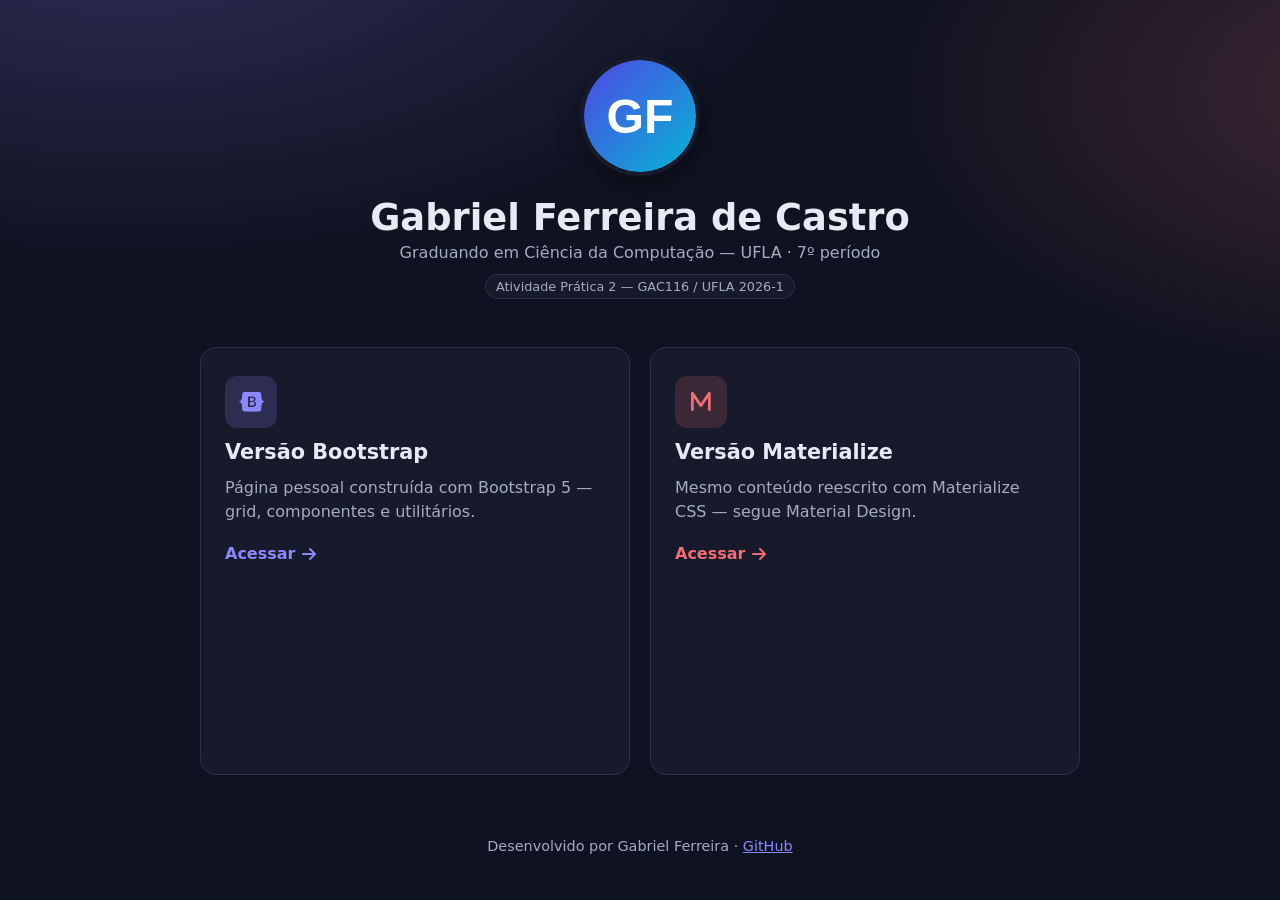
==== index.html @ ef396555 "feat: pagina pessoal com versoes Bootstrap e Materialize Atividade Pratica 2 - GAC116/UFLA 2026-1 - " ====
<!DOCTYPE html>
<html lang="pt-BR">
<head>
  <meta charset="UTF-8" />
  <meta name="viewport" content="width=device-width, initial-scale=1.0" />
  <title>Gabriel Ferreira de Castro — Página Pessoal</title>
  <meta name="description" content="Atividade Prática 2 - GAC116/UFLA. Duas versões: Bootstrap e Materialize." />
  <link href="https://cdnjs.cloudflare.com/ajax/libs/font-awesome/6.5.2/css/all.min.css" rel="stylesheet" />
  <link rel="icon" href="bootstrap/assets/img/foto.svg" type="image/svg+xml" />
  <style>
    :root {
      --bg: #0f1220;
      --surface: #171a2b;
      --surface-alt: #1d2238;
      --text: #e7eaf3;
      --muted: #a4acc2;
      --border: #2a3050;
      --accent: #8b87ff;
      --accent-2: #ee6e73;
    }
    * { box-sizing: border-box; }
    html, body { margin: 0; padding: 0; }
    body {
      min-height: 100vh;
      background:
        radial-gradient(1200px 600px at 10% -10%, rgba(139, 135, 255, 0.25), transparent 60%),
        radial-gradient(900px 500px at 110% 10%, rgba(238, 110, 115, 0.22), transparent 60%),
        var(--bg);
      color: var(--text);
      font-family: "Segoe UI", Roboto, system-ui, -apple-system, sans-serif;
      display: flex;
      flex-direction: column;
    }
    header {
      text-align: center;
      padding: 3.5rem 1.25rem 1.5rem;
    }
    .avatar {
      width: 120px;
      height: 120px;
      border-radius: 50%;
      border: 4px solid var(--surface);
      box-shadow: 0 8px 24px rgba(0,0,0,.35);
      margin-bottom: 1rem;
    }
    h1 { font-size: clamp(1.6rem, 3.4vw, 2.3rem); margin: 0 0 .25rem; }
    .subtitle { color: var(--muted); margin: 0 0 .25rem; }
    .tag {
      display: inline-block;
      font-size: .8rem;
      color: var(--muted);
      background: var(--surface);
      border: 1px solid var(--border);
      padding: .25rem .6rem;
      border-radius: 999px;
      margin-top: .5rem;
    }
    main {
      flex: 1;
      display: grid;
      gap: 1.25rem;
      grid-template-columns: repeat(auto-fit, minmax(260px, 1fr));
      max-width: 920px;
      width: 100%;
      margin: 1.5rem auto;
      padding: 0 1.25rem;
    }
    .card {
      background: var(--surface);
      border: 1px solid var(--border);
      border-radius: 16px;
      padding: 1.75rem 1.5rem;
      display: flex;
      flex-direction: column;
      gap: .75rem;
      text-decoration: none;
      color: inherit;
      transition: transform .15s ease, border-color .15s ease, box-shadow .15s ease;
    }
    .card:hover {
      transform: translateY(-4px);
      border-color: var(--accent);
      box-shadow: 0 14px 30px rgba(0,0,0,.35);
    }
    .card.alt:hover { border-color: var(--accent-2); }
    .card .icon {
      width: 52px; height: 52px;
      border-radius: 12px;
      display: inline-flex;
      align-items: center;
      justify-content: center;
      background: rgba(139, 135, 255, .18);
      color: var(--accent);
      font-size: 1.4rem;
    }
    .card.alt .icon {
      background: rgba(238, 110, 115, .16);
      color: var(--accent-2);
    }
    .card h2 { margin: 0; font-size: 1.3rem; }
    .card p { margin: 0; color: var(--muted); line-height: 1.5; }
    .card .cta {
      margin-top: .5rem;
      font-weight: 600;
      color: var(--accent);
      display: inline-flex;
      align-items: center;
      gap: .4rem;
    }
    .card.alt .cta { color: var(--accent-2); }
    footer {
      text-align: center;
      padding: 1.5rem 1rem 2rem;
      color: var(--muted);
      font-size: .9rem;
    }
    footer a { color: var(--accent); }
  </style>
</head>
<body>
  <header>
    <img src="bootstrap/assets/img/foto.svg" alt="Avatar de Gabriel Ferreira" class="avatar" />
    <h1>Gabriel Ferreira de Castro</h1>
    <p class="subtitle">Graduando em Ciência da Computação — UFLA · 7º período</p>
    <span class="tag">Atividade Prática 2 — GAC116 / UFLA 2026-1</span>
  </header>

  <main>
    <a href="bootstrap/" class="card">
      <span class="icon"><i class="fa-brands fa-bootstrap"></i></span>
      <h2>Versão Bootstrap</h2>
      <p>Página pessoal construída com Bootstrap 5 — grid, componentes e utilitários.</p>
      <span class="cta">Acessar <i class="fa-solid fa-arrow-right"></i></span>
    </a>
    <a href="materialize/" class="card alt">
      <span class="icon"><i class="fa-solid fa-m"></i></span>
      <h2>Versão Materialize</h2>
      <p>Mesmo conteúdo reescrito com Materialize CSS — segue Material Design.</p>
      <span class="cta">Acessar <i class="fa-solid fa-arrow-right"></i></span>
    </a>
  </main>

  <footer>
    <p>
      Desenvolvido por Gabriel Ferreira ·
      <a href="https://github.com/gabrelcastro" target="_blank" rel="noopener">GitHub</a>
    </p>
  </footer>
</body>
</html>
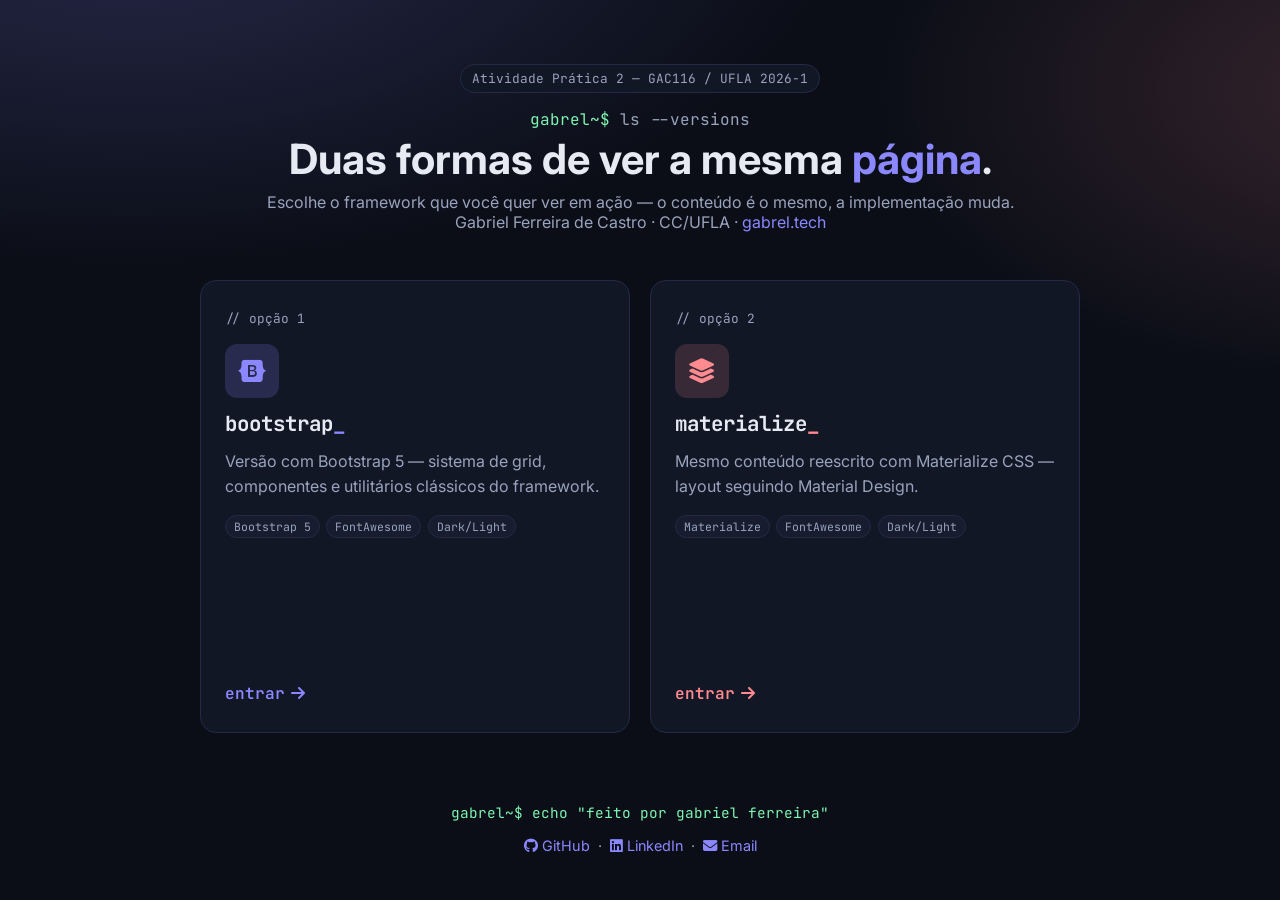
==== commit 9c0954f7: "feat: personaliza paginas com conteudo real e estetica gabrel.tech - Substitui textos genericos pelo" ====
--- a/index.html
+++ b/index.html
@@ -3,66 +3,82 @@
 <head>
   <meta charset="UTF-8" />
   <meta name="viewport" content="width=device-width, initial-scale=1.0" />
-  <title>Gabriel Ferreira de Castro — Página Pessoal</title>
-  <meta name="description" content="Atividade Prática 2 - GAC116/UFLA. Duas versões: Bootstrap e Materialize." />
+  <title>gabrel~$ — escolha sua versão</title>
+  <meta name="description" content="Atividade Prática 2 — GAC116/UFLA. Duas versões da página pessoal de Gabriel Ferreira: Bootstrap e Materialize." />
   <link href="https://cdnjs.cloudflare.com/ajax/libs/font-awesome/6.5.2/css/all.min.css" rel="stylesheet" />
+  <link rel="preconnect" href="https://fonts.googleapis.com" />
+  <link rel="preconnect" href="https://fonts.gstatic.com" crossorigin />
+  <link href="https://fonts.googleapis.com/css2?family=JetBrains+Mono:wght@400;500;700&family=Inter:wght@400;500;600;700&display=swap" rel="stylesheet" />
   <link rel="icon" href="bootstrap/assets/img/foto.svg" type="image/svg+xml" />
   <style>
     :root {
-      --bg: #0f1220;
-      --surface: #171a2b;
-      --surface-alt: #1d2238;
+      --bg: #0b0e17;
+      --surface: #121726;
+      --surface-alt: #171d2f;
       --text: #e7eaf3;
-      --muted: #a4acc2;
-      --border: #2a3050;
-      --accent: #8b87ff;
-      --accent-2: #ee6e73;
+      --muted: #9aa3bd;
+      --border: #232a44;
+      --accent-indigo: #8b87ff;
+      --accent-red: #ff8a8f;
+      --term-prompt: #7cf5b1;
     }
     * { box-sizing: border-box; }
     html, body { margin: 0; padding: 0; }
     body {
       min-height: 100vh;
       background:
-        radial-gradient(1200px 600px at 10% -10%, rgba(139, 135, 255, 0.25), transparent 60%),
-        radial-gradient(900px 500px at 110% 10%, rgba(238, 110, 115, 0.22), transparent 60%),
+        radial-gradient(1200px 600px at 10% -10%, rgba(139, 135, 255, 0.22), transparent 60%),
+        radial-gradient(900px 500px at 110% 10%, rgba(255, 138, 143, 0.18), transparent 60%),
         var(--bg);
       color: var(--text);
-      font-family: "Segoe UI", Roboto, system-ui, -apple-system, sans-serif;
+      font-family: "Inter", "Segoe UI", Roboto, system-ui, -apple-system, sans-serif;
       display: flex;
       flex-direction: column;
     }
+    .mono { font-family: "JetBrains Mono", ui-monospace, Menlo, Consolas, monospace; }
+    .prompt { color: var(--term-prompt); }
+
     header {
       text-align: center;
-      padding: 3.5rem 1.25rem 1.5rem;
-    }
-    .avatar {
-      width: 120px;
-      height: 120px;
-      border-radius: 50%;
-      border: 4px solid var(--surface);
-      box-shadow: 0 8px 24px rgba(0,0,0,.35);
-      margin-bottom: 1rem;
-    }
-    h1 { font-size: clamp(1.6rem, 3.4vw, 2.3rem); margin: 0 0 .25rem; }
-    .subtitle { color: var(--muted); margin: 0 0 .25rem; }
-    .tag {
+      padding: 4rem 1.25rem 1rem;
+    }
+    header p.tag {
       display: inline-block;
       font-size: .8rem;
       color: var(--muted);
       background: var(--surface);
       border: 1px solid var(--border);
-      padding: .25rem .6rem;
+      padding: .3rem .7rem;
       border-radius: 999px;
-      margin-top: .5rem;
-    }
+      margin: 0 0 1rem;
+    }
+    header h1 {
+      font-size: clamp(1.8rem, 4vw, 2.6rem);
+      margin: 0 0 .5rem;
+      font-weight: 700;
+    }
+    header h1 .accent { color: var(--accent-indigo); }
+    header .prompt-line {
+      font-size: 1rem;
+      color: var(--muted);
+      margin: 0 0 .25rem;
+    }
+    header .subtitle {
+      color: var(--muted);
+      margin: .5rem 0 0;
+      font-size: 1rem;
+    }
+    header .subtitle a { color: var(--accent-indigo); text-decoration: none; }
+    header .subtitle a:hover { text-decoration: underline; }
+
     main {
       flex: 1;
       display: grid;
       gap: 1.25rem;
-      grid-template-columns: repeat(auto-fit, minmax(260px, 1fr));
+      grid-template-columns: repeat(auto-fit, minmax(280px, 1fr));
       max-width: 920px;
       width: 100%;
-      margin: 1.5rem auto;
+      margin: 2rem auto;
       padding: 0 1.25rem;
     }
     .card {
@@ -76,74 +92,142 @@
       text-decoration: none;
       color: inherit;
       transition: transform .15s ease, border-color .15s ease, box-shadow .15s ease;
-    }
-    .card:hover {
-      transform: translateY(-4px);
-      border-color: var(--accent);
-      box-shadow: 0 14px 30px rgba(0,0,0,.35);
-    }
-    .card.alt:hover { border-color: var(--accent-2); }
+      position: relative;
+      overflow: hidden;
+    }
+    .card::after {
+      content: "";
+      position: absolute;
+      inset: 0;
+      background: linear-gradient(135deg, rgba(139,135,255,.1), transparent 60%);
+      opacity: 0;
+      transition: opacity .15s ease;
+      pointer-events: none;
+    }
+    .card.alt::after {
+      background: linear-gradient(135deg, rgba(255,138,143,.12), transparent 60%);
+    }
+    .card:hover { transform: translateY(-4px); border-color: var(--accent-indigo); box-shadow: 0 14px 30px rgba(0,0,0,.35); }
+    .card.alt:hover { border-color: var(--accent-red); }
+    .card:hover::after { opacity: 1; }
+
+    .card .meta {
+      font-family: "JetBrains Mono", monospace;
+      font-size: .8rem;
+      color: var(--muted);
+      margin-bottom: .25rem;
+    }
     .card .icon {
-      width: 52px; height: 52px;
+      width: 54px; height: 54px;
       border-radius: 12px;
       display: inline-flex;
       align-items: center;
       justify-content: center;
       background: rgba(139, 135, 255, .18);
-      color: var(--accent);
-      font-size: 1.4rem;
+      color: var(--accent-indigo);
+      font-size: 1.55rem;
     }
     .card.alt .icon {
-      background: rgba(238, 110, 115, .16);
-      color: var(--accent-2);
-    }
-    .card h2 { margin: 0; font-size: 1.3rem; }
-    .card p { margin: 0; color: var(--muted); line-height: 1.5; }
+      background: rgba(255, 138, 143, .16);
+      color: var(--accent-red);
+    }
+    .card h2 {
+      margin: 0;
+      font-size: 1.3rem;
+      font-family: "JetBrains Mono", monospace;
+    }
+    .card h2 .us { color: var(--accent-indigo); }
+    .card.alt h2 .us { color: var(--accent-red); }
+    .card p { margin: 0; color: var(--muted); line-height: 1.55; }
+    .card .tags {
+      display: flex;
+      flex-wrap: wrap;
+      gap: .4rem;
+      margin-top: .25rem;
+    }
+    .card .tag-sm {
+      font-family: "JetBrains Mono", monospace;
+      font-size: .72rem;
+      padding: .18rem .5rem;
+      border-radius: 999px;
+      border: 1px solid var(--border);
+      color: var(--muted);
+      background: var(--surface-alt);
+    }
     .card .cta {
-      margin-top: .5rem;
+      margin-top: auto;
+      font-family: "JetBrains Mono", monospace;
       font-weight: 600;
-      color: var(--accent);
+      color: var(--accent-indigo);
       display: inline-flex;
       align-items: center;
       gap: .4rem;
     }
-    .card.alt .cta { color: var(--accent-2); }
+    .card.alt .cta { color: var(--accent-red); }
+
     footer {
       text-align: center;
       padding: 1.5rem 1rem 2rem;
       color: var(--muted);
       font-size: .9rem;
     }
-    footer a { color: var(--accent); }
+    footer .prompt { font-family: "JetBrains Mono", monospace; }
+    footer a { color: var(--accent-indigo); text-decoration: none; }
+    footer a:hover { text-decoration: underline; }
+
+    @media (max-width: 500px) {
+      header { padding-top: 3rem; }
+    }
   </style>
 </head>
 <body>
   <header>
-    <img src="bootstrap/assets/img/foto.svg" alt="Avatar de Gabriel Ferreira" class="avatar" />
-    <h1>Gabriel Ferreira de Castro</h1>
-    <p class="subtitle">Graduando em Ciência da Computação — UFLA · 7º período</p>
-    <span class="tag">Atividade Prática 2 — GAC116 / UFLA 2026-1</span>
+    <p class="tag mono">Atividade Prática 2 — GAC116 / UFLA 2026-1</p>
+    <p class="prompt-line mono"><span class="prompt">gabrel~$</span> ls --versions</p>
+    <h1>Duas formas de ver a mesma <span class="accent">página</span>.</h1>
+    <p class="subtitle">
+      Escolhe o framework que você quer ver em ação — o conteúdo é o mesmo,
+      a implementação muda.
+      <br />
+      Gabriel Ferreira de Castro · CC/UFLA · <a href="https://gabrel.tech" target="_blank" rel="noopener">gabrel.tech</a>
+    </p>
   </header>
 
   <main>
     <a href="bootstrap/" class="card">
+      <p class="meta mono">// opção 1</p>
       <span class="icon"><i class="fa-brands fa-bootstrap"></i></span>
-      <h2>Versão Bootstrap</h2>
-      <p>Página pessoal construída com Bootstrap 5 — grid, componentes e utilitários.</p>
-      <span class="cta">Acessar <i class="fa-solid fa-arrow-right"></i></span>
+      <h2>bootstrap<span class="us">_</span></h2>
+      <p>Versão com Bootstrap 5 — sistema de grid, componentes e utilitários clássicos do framework.</p>
+      <div class="tags">
+        <span class="tag-sm">Bootstrap 5</span>
+        <span class="tag-sm">FontAwesome</span>
+        <span class="tag-sm">Dark/Light</span>
+      </div>
+      <span class="cta">entrar <i class="fa-solid fa-arrow-right"></i></span>
     </a>
     <a href="materialize/" class="card alt">
-      <span class="icon"><i class="fa-solid fa-m"></i></span>
-      <h2>Versão Materialize</h2>
-      <p>Mesmo conteúdo reescrito com Materialize CSS — segue Material Design.</p>
-      <span class="cta">Acessar <i class="fa-solid fa-arrow-right"></i></span>
+      <p class="meta mono">// opção 2</p>
+      <span class="icon"><i class="fa-solid fa-layer-group"></i></span>
+      <h2>materialize<span class="us">_</span></h2>
+      <p>Mesmo conteúdo reescrito com Materialize CSS — layout seguindo Material Design.</p>
+      <div class="tags">
+        <span class="tag-sm">Materialize</span>
+        <span class="tag-sm">FontAwesome</span>
+        <span class="tag-sm">Dark/Light</span>
+      </div>
+      <span class="cta">entrar <i class="fa-solid fa-arrow-right"></i></span>
     </a>
   </main>
 
   <footer>
+    <p class="prompt mono"><span class="prompt">gabrel~$</span> echo "feito por gabriel ferreira"</p>
     <p>
-      Desenvolvido por Gabriel Ferreira ·
-      <a href="https://github.com/gabrelcastro" target="_blank" rel="noopener">GitHub</a>
+      <a href="https://github.com/gabrelcastro" target="_blank" rel="noopener"><i class="fa-brands fa-github"></i> GitHub</a>
+      &nbsp;·&nbsp;
+      <a href="https://www.linkedin.com/in/gabriel-ferreira-30a855217/" target="_blank" rel="noopener"><i class="fa-brands fa-linkedin"></i> LinkedIn</a>
+      &nbsp;·&nbsp;
+      <a href="mailto:ferreiragabriel589@gmail.com"><i class="fa-solid fa-envelope"></i> Email</a>
     </p>
   </footer>
 </body>
